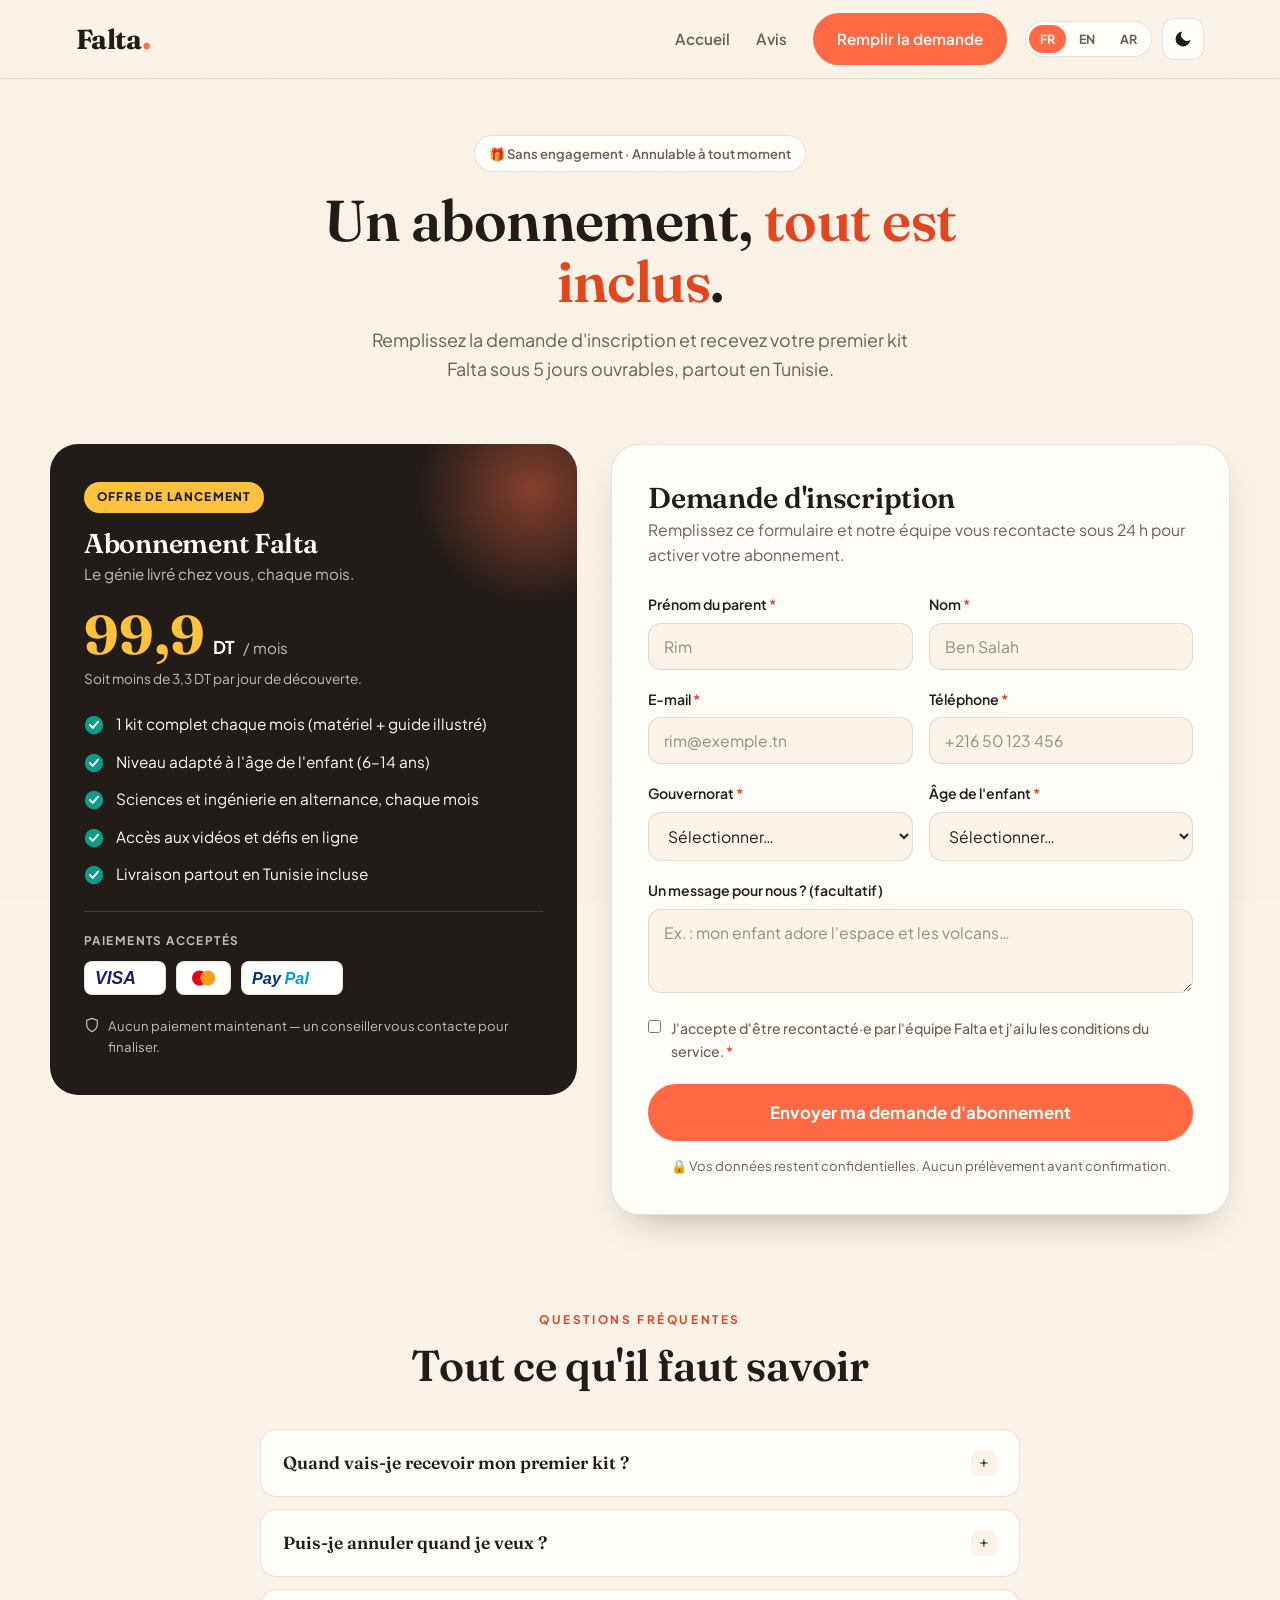
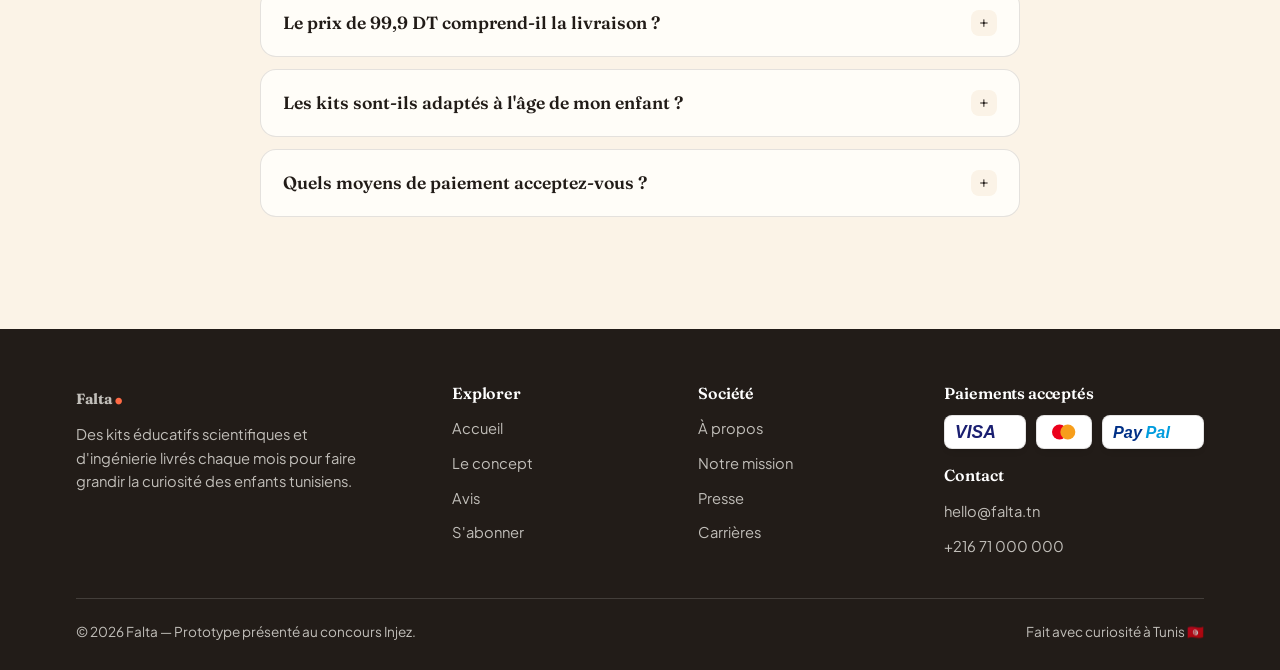
==== abonnement.html @ 07b9bc49 "Add files via upload" ====
<!DOCTYPE html>
<html lang="fr">
<head>
<meta charset="UTF-8">
<meta name="viewport" content="width=device-width, initial-scale=1.0">
<title>Falta — S'abonner · 99,9 DT / mois</title>
<meta name="description" content="Abonnez-vous à Falta : un kit éducatif scientifique et d'ingénierie livré chaque mois pour 99,9 DT. Sans engagement, annulable à tout moment.">
<link rel="preconnect" href="https://fonts.googleapis.com">
<link rel="preconnect" href="https://fonts.gstatic.com" crossorigin>
<link href="https://fonts.googleapis.com/css2?family=Fraunces:ital,opsz,wght@0,9..144,400;0,9..144,500;0,9..144,600;0,9..144,700;0,9..144,900;1,9..144,500&family=Plus+Jakarta+Sans:wght@400;500;600;700;800&family=Tajawal:wght@400;500;700;800&display=swap" rel="stylesheet">
<link rel="stylesheet" href="falta.css">
<style>
.sub-hero{padding:56px 0 14px;text-align:center}
.sub-hero .badge{display:inline-flex;align-items:center;gap:8px;background:var(--surface);border:1px solid var(--line);padding:7px 14px;border-radius:100px;font-weight:600;font-size:.82rem;color:var(--text-soft);box-shadow:var(--shadow)}
.sub-hero h1{font-size:clamp(2.3rem,5vw,3.6rem);margin:18px auto 14px;max-width:760px}
.sub-hero h1 em{font-style:normal;color:var(--coral-deep)}
.sub-hero p{color:var(--text-soft);font-size:1.12rem;max-width:560px;margin:0 auto}

.sub-grid{display:grid;grid-template-columns:.92fr 1.08fr;gap:34px;padding:46px 0 30px;align-items:start}

/* plan card */
.plan{background:var(--panel);color:var(--panel-text);border-radius:28px;padding:38px 34px;position:sticky;top:90px;overflow:hidden}
.plan::before{content:"";position:absolute;inset-inline-end:-70px;top:-70px;width:230px;height:230px;border-radius:50%;background:radial-gradient(circle,rgba(255,106,69,.45),transparent 70%)}
.plan .ribbon{display:inline-block;background:var(--yellow);color:#221C18;font-weight:800;font-size:.74rem;letter-spacing:.1em;text-transform:uppercase;padding:6px 13px;border-radius:100px}
[dir="rtl"] .plan .ribbon{letter-spacing:0}
.plan h2{color:#fff;font-size:1.7rem;margin:16px 0 4px}
.plan .sub{color:var(--panel-soft);font-size:.95rem}
.price{display:flex;align-items:baseline;gap:8px;margin:22px 0 6px}
.price .amt{font-family:'Fraunces';font-weight:700;font-size:3.4rem;color:var(--yellow);line-height:1}
[dir="rtl"] .price .amt{font-family:'Tajawal'}
.price .cur{font-weight:700;font-size:1.1rem;color:#fff}
.price .per{color:var(--panel-soft);font-size:.95rem}
.plan .note{color:var(--panel-soft);font-size:.85rem;margin-bottom:22px}
.feat{list-style:none;display:flex;flex-direction:column;gap:13px}
.feat li{display:flex;gap:12px;align-items:flex-start;font-size:.96rem}
.feat li svg{flex:0 0 auto;margin-top:3px}
.plan .paybox{margin-top:24px;padding-top:20px;border-top:1px solid var(--panel-line)}
.plan .paybox .plab{font-size:.74rem;letter-spacing:.12em;text-transform:uppercase;color:var(--panel-soft);font-weight:700;margin-bottom:10px}
[dir="rtl"] .plan .paybox .plab{letter-spacing:0}
.plan .secure{margin-top:20px;font-size:.82rem;color:var(--panel-soft);display:flex;align-items:flex-start;gap:8px}

/* form */
.form-card{background:var(--surface);border:1px solid var(--line);border-radius:28px;padding:38px 36px;box-shadow:var(--shadow)}
.form-card h2{font-size:1.8rem;margin-bottom:4px}
.form-card .desc{color:var(--text-soft);margin-bottom:26px;font-size:.98rem}
.field{margin-bottom:18px}
.row{display:grid;grid-template-columns:1fr 1fr;gap:16px}
label{display:block;font-weight:600;font-size:.88rem;margin-bottom:7px}
label .req{color:var(--coral-deep)}
input,select,textarea{width:100%;font-family:inherit;font-size:.98rem;padding:13px 15px;border:1.6px solid var(--line);
  border-radius:13px;background:var(--bg);color:var(--text);transition:border-color .2s,box-shadow .2s}
input::placeholder,textarea::placeholder{color:var(--text-soft);opacity:.7}
input:focus,select:focus,textarea:focus{outline:none;border-color:var(--coral);box-shadow:0 0 0 4px rgba(255,106,69,.16)}
textarea{resize:vertical;min-height:84px}
.field.invalid input,.field.invalid select,.field.invalid textarea{border-color:#D7382B;box-shadow:0 0 0 4px rgba(215,56,43,.12)}
.err-msg{color:#D7382B;font-size:.8rem;margin-top:6px;display:none;font-weight:600}
.field.invalid .err-msg{display:block}
.consent{display:flex;gap:10px;align-items:flex-start;font-size:.86rem;color:var(--text-soft);margin:6px 0 8px}
.consent input{width:auto;margin-top:3px}
.submit{width:100%;font-size:1.05rem;padding:16px;margin-top:14px}
.form-foot{text-align:center;font-size:.82rem;color:var(--text-soft);margin-top:14px}

/* success */
.success{display:none;text-align:center;padding:30px 10px}
.success.show{display:block;animation:pop .5s ease}
@keyframes pop{0%{transform:scale(.9);opacity:0}100%{transform:scale(1);opacity:1}}
.success .ring{width:88px;height:88px;border-radius:50%;background:rgba(14,156,136,.16);display:grid;place-items:center;margin:0 auto 22px}
.success .ring svg{width:46px;height:46px}
.success h2{font-size:1.9rem;margin-bottom:10px}
.success p{color:var(--text-soft);max-width:420px;margin:0 auto 8px}
.success .recap{background:var(--bg);border:1px solid var(--line);border-radius:16px;padding:18px;margin:22px auto 0;max-width:420px;text-align:start;font-size:.92rem}
.success .recap b{display:block;font-size:.74rem;letter-spacing:.1em;text-transform:uppercase;color:var(--text-soft);margin-bottom:8px}
[dir="rtl"] .success .recap b{letter-spacing:0}
.success .recap span{display:block;margin-bottom:4px}

/* FAQ */
.sec{padding:60px 0}
.sec-head{text-align:center;max-width:600px;margin:0 auto 40px}
.sec-head h2{font-size:clamp(1.9rem,4vw,2.7rem);margin:12px 0}
.sec-head p{color:var(--text-soft)}
.faq{max-width:760px;margin:0 auto}
.qa{background:var(--surface);border:1px solid var(--line);border-radius:16px;margin-bottom:12px;overflow:hidden}
.qa button{width:100%;text-align:start;background:none;border:none;padding:20px 22px;font-family:'Fraunces';font-weight:600;font-size:1.1rem;color:var(--text);cursor:pointer;display:flex;justify-content:space-between;align-items:center;gap:14px}
[dir="rtl"] .qa button{font-family:'Tajawal'}
.qa button .pm{flex:0 0 auto;width:26px;height:26px;border-radius:8px;background:var(--bg);display:grid;place-items:center;transition:transform .3s}
.qa.open button .pm{transform:rotate(45deg);background:var(--coral);color:#fff}
.qa .ans{max-height:0;overflow:hidden;transition:max-height .35s ease}
.qa .ans p{padding:0 22px 20px;color:var(--text-soft);font-size:.97rem}

footer{padding:46px 0 28px;margin-top:40px}
.foot-bottom{display:flex;justify-content:space-between;font-size:.85rem;flex-wrap:wrap;gap:10px;align-items:center;border-top:1px solid var(--panel-line);padding-top:22px;margin-top:30px}
.foot-grid{display:grid;grid-template-columns:1.6fr 1fr 1fr 1.2fr;gap:30px;padding-top:10px}
.foot-grid h4{color:#fff;font-size:1rem;margin-bottom:14px}
.foot-grid ul{list-style:none}.foot-grid ul li{margin-bottom:9px}
.foot-grid a{color:var(--panel-soft);font-size:.92rem;transition:color .2s}.foot-grid a:hover{color:#fff}
.foot-grid p{font-size:.92rem;margin-top:12px;max-width:280px}

@media(max-width:980px){
  .sub-grid{grid-template-columns:1fr;gap:26px}
  .plan{position:static}
  .foot-grid{grid-template-columns:1fr 1fr;gap:26px}
}
@media(max-width:540px){.row{grid-template-columns:1fr}.form-card,.plan{padding:28px 22px}.foot-grid{grid-template-columns:1fr}}
</style>
</head>
<body>

<header>
  <nav>
    <a href="index.html" class="logo">Falta<span class="dot">.</span></a>
    <div class="nav-right">
      <div class="navlinks" id="nav">
        <a href="index.html" data-i18n="nav.home">Accueil</a>
        <a href="avis.html" data-i18n="nav.reviews">Avis</a>
        <a href="#formulaire" class="btn coral" data-i18n="nav.fill">Remplir la demande</a>
      </div>
      <div class="controls" id="faltaControls"></div>
      <button class="burger" id="burger" aria-label="Menu"><span></span><span></span><span></span></button>
    </div>
  </nav>
</header>

<section class="sub-hero">
  <div class="wrap">
    <span class="badge reveal" data-i18n="sub.badge">🎁 Sans engagement · Annulable à tout moment</span>
    <h1 class="reveal" data-i18n="sub.h1">Un abonnement, <em>tout est inclus</em>.</h1>
    <p class="reveal" data-i18n="sub.lead">Remplissez la demande d'inscription et recevez votre premier kit Falta sous 5 jours ouvrables, partout en Tunisie.</p>
  </div>
</section>

<section>
  <div class="wrap sub-grid">

    <!-- PLAN -->
    <aside class="plan reveal">
      <span class="ribbon" data-i18n="plan.ribbon">Offre de lancement</span>
      <h2 data-i18n="plan.title">Abonnement Falta</h2>
      <div class="sub" data-i18n="plan.sub">Le génie livré chez vous, chaque mois.</div>
      <div class="price">
        <span class="amt">99,9</span><span class="cur">DT</span><span class="per" data-i18n="plan.per">/ mois</span>
      </div>
      <div class="note" data-i18n="plan.note">Soit moins de 3,3 DT par jour de découverte.</div>
      <ul class="feat">
        <li><svg width="20" height="20" viewBox="0 0 24 24" fill="none"><circle cx="12" cy="12" r="11" fill="#0E9C88"/><path d="M7 12l3.5 3.5L17 8" stroke="#fff" stroke-width="2.2" stroke-linecap="round" stroke-linejoin="round"/></svg> <span data-i18n="plan.f1">1 kit complet chaque mois (matériel + guide illustré)</span></li>
        <li><svg width="20" height="20" viewBox="0 0 24 24" fill="none"><circle cx="12" cy="12" r="11" fill="#0E9C88"/><path d="M7 12l3.5 3.5L17 8" stroke="#fff" stroke-width="2.2" stroke-linecap="round" stroke-linejoin="round"/></svg> <span data-i18n="plan.f2">Niveau adapté à l'âge de l'enfant (6–14 ans)</span></li>
        <li><svg width="20" height="20" viewBox="0 0 24 24" fill="none"><circle cx="12" cy="12" r="11" fill="#0E9C88"/><path d="M7 12l3.5 3.5L17 8" stroke="#fff" stroke-width="2.2" stroke-linecap="round" stroke-linejoin="round"/></svg> <span data-i18n="plan.f3">Sciences et ingénierie en alternance, chaque mois</span></li>
        <li><svg width="20" height="20" viewBox="0 0 24 24" fill="none"><circle cx="12" cy="12" r="11" fill="#0E9C88"/><path d="M7 12l3.5 3.5L17 8" stroke="#fff" stroke-width="2.2" stroke-linecap="round" stroke-linejoin="round"/></svg> <span data-i18n="plan.f4">Accès aux vidéos et défis en ligne</span></li>
        <li><svg width="20" height="20" viewBox="0 0 24 24" fill="none"><circle cx="12" cy="12" r="11" fill="#0E9C88"/><path d="M7 12l3.5 3.5L17 8" stroke="#fff" stroke-width="2.2" stroke-linecap="round" stroke-linejoin="round"/></svg> <span data-i18n="plan.f5">Livraison partout en Tunisie incluse</span></li>
      </ul>
      <div class="paybox">
        <div class="plab" data-i18n="plan.paylabel">Paiements acceptés</div>
        <div class="pay-row" data-pay></div>
      </div>
      <div class="secure">
        <svg width="16" height="16" viewBox="0 0 24 24" fill="none" style="flex:0 0 auto;margin-top:2px"><path d="M12 2l8 3v6c0 5-3.5 9-8 11-4.5-2-8-6-8-11V5z" stroke="currentColor" stroke-width="1.8" stroke-linejoin="round"/></svg>
        <span data-i18n="plan.secure">Aucun paiement maintenant — un conseiller vous contacte pour finaliser.</span>
      </div>
    </aside>

    <!-- FORM -->
    <div class="form-card reveal" id="formulaire">
      <div id="formView">
        <h2 data-i18n="form.title">Demande d'inscription</h2>
        <p class="desc" data-i18n="form.desc">Remplissez ce formulaire et notre équipe vous recontacte sous 24 h pour activer votre abonnement.</p>

        <form id="subForm" novalidate>
          <div class="row">
            <div class="field">
              <label for="prenom"><span data-i18n="f.prenom">Prénom du parent</span> <span class="req">*</span></label>
              <input type="text" id="prenom" name="prenom" placeholder="Rim" data-i18n-ph="f.prenom.ph" required>
              <div class="err-msg" data-i18n="f.prenom.err">Veuillez saisir un prénom.</div>
            </div>
            <div class="field">
              <label for="nom"><span data-i18n="f.nom">Nom</span> <span class="req">*</span></label>
              <input type="text" id="nom" name="nom" placeholder="Ben Salah" data-i18n-ph="f.nom.ph" required>
              <div class="err-msg" data-i18n="f.nom.err">Veuillez saisir un nom.</div>
            </div>
          </div>

          <div class="row">
            <div class="field">
              <label for="email"><span data-i18n="f.email">E-mail</span> <span class="req">*</span></label>
              <input type="email" id="email" name="email" placeholder="rim@exemple.tn" data-i18n-ph="f.email.ph" required>
              <div class="err-msg" data-i18n="f.email.err">Adresse e-mail invalide.</div>
            </div>
            <div class="field">
              <label for="tel"><span data-i18n="f.tel">Téléphone</span> <span class="req">*</span></label>
              <input type="tel" id="tel" name="tel" placeholder="+216 50 123 456" data-i18n-ph="f.tel.ph" required>
              <div class="err-msg" data-i18n="f.tel.err">Numéro à 8 chiffres requis.</div>
            </div>
          </div>

          <div class="row">
            <div class="field">
              <label for="ville"><span data-i18n="f.ville">Gouvernorat</span> <span class="req">*</span></label>
              <select id="ville" name="ville" required>
                <option value="" data-i18n="f.select">Sélectionner…</option>
                <option>Tunis</option><option>Ariana</option><option>Ben Arous</option><option>Manouba</option>
                <option>Nabeul</option><option>Zaghouan</option><option>Bizerte</option><option>Béja</option>
                <option>Jendouba</option><option>Le Kef</option><option>Siliana</option><option>Sousse</option>
                <option>Monastir</option><option>Mahdia</option><option>Sfax</option><option>Kairouan</option>
                <option>Kasserine</option><option>Sidi Bouzid</option><option>Gabès</option><option>Médenine</option>
                <option>Tataouine</option><option>Gafsa</option><option>Tozeur</option><option>Kébili</option>
              </select>
              <div class="err-msg" data-i18n="f.ville.err">Veuillez choisir un gouvernorat.</div>
            </div>
            <div class="field">
              <label for="age"><span data-i18n="f.age">Âge de l'enfant</span> <span class="req">*</span></label>
              <select id="age" name="age" required>
                <option value="" data-i18n="f.select">Sélectionner…</option>
                <option value="6">6</option><option value="7">7</option><option value="8">8</option>
                <option value="9">9</option><option value="10">10</option><option value="11">11</option>
                <option value="12">12</option><option value="13">13</option><option value="14">14</option>
              </select>
              <div class="err-msg" data-i18n="f.age.err">Veuillez indiquer l'âge.</div>
            </div>
          </div>

          <div class="field">
            <label for="msg" data-i18n="f.msg">Un message pour nous ? (facultatif)</label>
            <textarea id="msg" name="msg" placeholder="Ex. : mon enfant adore l'espace et les volcans…" data-i18n-ph="f.msg.ph"></textarea>
          </div>

          <div class="consent field">
            <input type="checkbox" id="cgu" required>
            <label for="cgu" style="font-weight:500;margin:0"><span data-i18n="f.consent">J'accepte d'être recontacté·e par l'équipe Falta et j'ai lu les conditions du service.</span> <span class="req">*</span></label>
          </div>
          <div class="err-msg" id="cguErr" data-i18n="f.consent.err" style="margin-top:-2px;margin-bottom:8px">Vous devez accepter pour continuer.</div>

          <button type="submit" class="btn coral submit" data-i18n="f.submit">Envoyer ma demande d'abonnement</button>
          <div class="form-foot" data-i18n="f.foot">🔒 Vos données restent confidentielles. Aucun prélèvement avant confirmation.</div>
        </form>
      </div>

      <!-- SUCCESS -->
      <div class="success" id="successView">
        <div class="ring">
          <svg viewBox="0 0 24 24" fill="none"><circle cx="12" cy="12" r="11" fill="#0E9C88"/><path d="M7 12.5l3.2 3.2L17 8.5" stroke="#fff" stroke-width="2.4" stroke-linecap="round" stroke-linejoin="round"/></svg>
        </div>
        <h2 data-i18n="succ.title">Demande envoyée 🎉</h2>
        <p id="succThanks">Merci ! Votre demande d'abonnement Falta a bien été enregistrée.</p>
        <p id="succCall" data-i18n="succ.call">Un conseiller vous appellera sous 24 heures pour finaliser et programmer la première livraison.</p>
        <div class="recap" id="recap"></div>
        <a href="index.html" class="btn ghost" style="margin-top:24px" data-i18n="succ.back">Retour à l'accueil</a>
      </div>
    </div>
  </div>
</section>

<!-- FAQ -->
<section class="sec">
  <div class="wrap">
    <div class="sec-head reveal">
      <span class="eyebrow" data-i18n="faq.eyebrow">Questions fréquentes</span>
      <h2 data-i18n="faq.title">Tout ce qu'il faut savoir</h2>
    </div>
    <div class="faq">
      <div class="qa reveal"><button><span data-i18n="faq.q1">Quand vais-je recevoir mon premier kit ?</span><span class="pm">+</span></button><div class="ans"><p data-i18n="faq.a1">Après confirmation par téléphone, votre premier kit est expédié sous 5 jours ouvrables, puis vous recevez un nouveau kit chaque début de mois.</p></div></div>
      <div class="qa reveal"><button><span data-i18n="faq.q2">Puis-je annuler quand je veux ?</span><span class="pm">+</span></button><div class="ans"><p data-i18n="faq.a2">Oui. L'abonnement Falta est sans engagement. Vous pouvez mettre en pause ou annuler à tout moment, d'un simple message, avant le prochain renouvellement.</p></div></div>
      <div class="qa reveal"><button><span data-i18n="faq.q3">Le prix de 99,9 DT comprend-il la livraison ?</span><span class="pm">+</span></button><div class="ans"><p data-i18n="faq.a3">Absolument. Le matériel, le guide pédagogique illustré, l'accès aux contenus en ligne et la livraison partout en Tunisie sont tous inclus dans les 99,9 DT mensuels.</p></div></div>
      <div class="qa reveal"><button><span data-i18n="faq.q4">Les kits sont-ils adaptés à l'âge de mon enfant ?</span><span class="pm">+</span></button><div class="ans"><p data-i18n="faq.a4">Oui, nous adaptons la difficulté et le contenu à la tranche d'âge indiquée (6 à 14 ans). Les expériences sont sûres et conçues avec des éducateurs.</p></div></div>
      <div class="qa reveal"><button><span data-i18n="faq.q5">Quels moyens de paiement acceptez-vous ?</span><span class="pm">+</span></button><div class="ans"><p data-i18n="faq.a5">Vous pourrez régler par carte Visa ou Mastercard, ainsi que par PayPal. Aucun prélèvement n'est effectué avant la confirmation par téléphone.</p></div></div>
    </div>
  </div>
</section>

<footer>
  <div class="wrap">
    <div class="foot-grid">
      <div>
        <a href="index.html" class="logo">Falta<span class="dot">.</span></a>
        <p data-i18n="foot.tagline"></p>
      </div>
      <div><h4 data-i18n="foot.explore">Explorer</h4><ul>
        <li><a href="index.html" data-i18n="nav.home">Accueil</a></li>
        <li><a href="index.html#concept" data-i18n="nav.concept">Le concept</a></li>
        <li><a href="avis.html" data-i18n="nav.reviews">Avis</a></li>
        <li><a href="abonnement.html" data-i18n="foot.subscribe">S'abonner</a></li></ul></div>
      <div><h4 data-i18n="foot.company">Société</h4><ul>
        <li><a href="#" data-i18n="foot.about">À propos</a></li>
        <li><a href="#" data-i18n="foot.mission">Notre mission</a></li>
        <li><a href="#" data-i18n="foot.press">Presse</a></li>
        <li><a href="#" data-i18n="foot.jobs">Carrières</a></li></ul></div>
      <div><h4 data-i18n="foot.pay">Paiements acceptés</h4>
        <div class="pay-row" data-pay style="margin-bottom:18px"></div>
        <h4 data-i18n="foot.contact">Contact</h4>
        <ul><li><a href="mailto:hello@falta.tn">hello@falta.tn</a></li><li><a href="#">+216 71 000 000</a></li></ul></div>
    </div>
    <div class="foot-bottom">
      <span>© <span id="yr"></span> <span data-i18n="foot.rights"></span></span>
      <span data-i18n="foot.made"></span>
    </div>
  </div>
</footer>

<script>
window.PAGE_I18N = {
  fr:{
    "sub.badge":"🎁 Sans engagement · Annulable à tout moment",
    "sub.h1":"Un abonnement, <em>tout est inclus</em>.",
    "sub.lead":"Remplissez la demande d'inscription et recevez votre premier kit Falta sous 5 jours ouvrables, partout en Tunisie.",
    "plan.ribbon":"Offre de lancement","plan.title":"Abonnement Falta","plan.sub":"Le génie livré chez vous, chaque mois.",
    "plan.per":"/ mois","plan.note":"Soit moins de 3,3 DT par jour de découverte.",
    "plan.f1":"1 kit complet chaque mois (matériel + guide illustré)",
    "plan.f2":"Niveau adapté à l'âge de l'enfant (6–14 ans)",
    "plan.f3":"Sciences et ingénierie en alternance, chaque mois",
    "plan.f4":"Accès aux vidéos et défis en ligne",
    "plan.f5":"Livraison partout en Tunisie incluse",
    "plan.paylabel":"Paiements acceptés",
    "plan.secure":"Aucun paiement maintenant — un conseiller vous contacte pour finaliser.",
    "form.title":"Demande d'inscription",
    "form.desc":"Remplissez ce formulaire et notre équipe vous recontacte sous 24 h pour activer votre abonnement.",
    "f.prenom":"Prénom du parent","f.prenom.ph":"Rim","f.prenom.err":"Veuillez saisir un prénom.",
    "f.nom":"Nom","f.nom.ph":"Ben Salah","f.nom.err":"Veuillez saisir un nom.",
    "f.email":"E-mail","f.email.ph":"rim@exemple.tn","f.email.err":"Adresse e-mail invalide.",
    "f.tel":"Téléphone","f.tel.ph":"+216 50 123 456","f.tel.err":"Numéro à 8 chiffres requis.",
    "f.ville":"Gouvernorat","f.ville.err":"Veuillez choisir un gouvernorat.",
    "f.age":"Âge de l'enfant","f.age.err":"Veuillez indiquer l'âge.",
    "f.select":"Sélectionner…","f.ageunit":"ans",
    "f.msg":"Un message pour nous ? (facultatif)","f.msg.ph":"Ex. : mon enfant adore l'espace et les volcans…",
    "f.consent":"J'accepte d'être recontacté·e par l'équipe Falta et j'ai lu les conditions du service.",
    "f.consent.err":"Vous devez accepter pour continuer.",
    "f.submit":"Envoyer ma demande d'abonnement","f.sending":"Envoi en cours…",
    "f.foot":"🔒 Vos données restent confidentielles. Aucun prélèvement avant confirmation.",
    "succ.title":"Demande envoyée 🎉",
    "succ.thanks":"Merci {n} ! Votre demande d'abonnement Falta a bien été enregistrée.",
    "succ.call":"Un conseiller vous appellera sous 24 heures pour finaliser et programmer la première livraison.",
    "succ.back":"Retour à l'accueil",
    "recap.title":"Récapitulatif","recap.child":"Enfant de {a} ans",
    "recap.box":"📦 Sciences & Ingénierie — boîte surprise chaque mois",
    "recap.price":"💳 99,9 DT / mois — sans engagement",
    "faq.eyebrow":"Questions fréquentes","faq.title":"Tout ce qu'il faut savoir",
    "faq.q1":"Quand vais-je recevoir mon premier kit ?","faq.a1":"Après confirmation par téléphone, votre premier kit est expédié sous 5 jours ouvrables, puis vous recevez un nouveau kit chaque début de mois.",
    "faq.q2":"Puis-je annuler quand je veux ?","faq.a2":"Oui. L'abonnement Falta est sans engagement. Vous pouvez mettre en pause ou annuler à tout moment, d'un simple message, avant le prochain renouvellement.",
    "faq.q3":"Le prix de 99,9 DT comprend-il la livraison ?","faq.a3":"Absolument. Le matériel, le guide pédagogique illustré, l'accès aux contenus en ligne et la livraison partout en Tunisie sont tous inclus dans les 99,9 DT mensuels.",
    "faq.q4":"Les kits sont-ils adaptés à l'âge de mon enfant ?","faq.a4":"Oui, nous adaptons la difficulté et le contenu à la tranche d'âge indiquée (6 à 14 ans). Les expériences sont sûres et conçues avec des éducateurs.",
    "faq.q5":"Quels moyens de paiement acceptez-vous ?","faq.a5":"Vous pourrez régler par carte Visa ou Mastercard, ainsi que par PayPal. Aucun prélèvement n'est effectué avant la confirmation par téléphone."
  },
  en:{
    "sub.badge":"🎁 No commitment · Cancel anytime",
    "sub.h1":"One subscription, <em>everything included</em>.",
    "sub.lead":"Fill in the sign-up request and receive your first Falta kit within 5 business days, anywhere in Tunisia.",
    "plan.ribbon":"Launch offer","plan.title":"Falta subscription","plan.sub":"Genius delivered to your door, every month.",
    "plan.per":"/ month","plan.note":"That's less than 3.3 DT a day of discovery.",
    "plan.f1":"1 complete kit every month (materials + illustrated guide)",
    "plan.f2":"Level adapted to the child's age (6–14 years)",
    "plan.f3":"Science and engineering alternating, every month",
    "plan.f4":"Access to online videos and challenges",
    "plan.f5":"Delivery anywhere in Tunisia included",
    "plan.paylabel":"Accepted payments",
    "plan.secure":"No payment now — an advisor will contact you to finalize.",
    "form.title":"Sign-up request",
    "form.desc":"Fill in this form and our team will get back to you within 24 h to activate your subscription.",
    "f.prenom":"Parent's first name","f.prenom.ph":"Rim","f.prenom.err":"Please enter a first name.",
    "f.nom":"Last name","f.nom.ph":"Ben Salah","f.nom.err":"Please enter a last name.",
    "f.email":"Email","f.email.ph":"rim@example.tn","f.email.err":"Invalid email address.",
    "f.tel":"Phone","f.tel.ph":"+216 50 123 456","f.tel.err":"An 8-digit number is required.",
    "f.ville":"Governorate","f.ville.err":"Please choose a governorate.",
    "f.age":"Child's age","f.age.err":"Please indicate the age.",
    "f.select":"Select…","f.ageunit":"years",
    "f.msg":"A message for us? (optional)","f.msg.ph":"E.g. my child loves space and volcanoes…",
    "f.consent":"I agree to be contacted by the Falta team and I have read the service terms.",
    "f.consent.err":"You must accept to continue.",
    "f.submit":"Send my subscription request","f.sending":"Sending…",
    "f.foot":"🔒 Your data stays confidential. No charge before confirmation.",
    "succ.title":"Request sent 🎉",
    "succ.thanks":"Thank you {n}! Your Falta subscription request has been recorded.",
    "succ.call":"An advisor will call you within 24 hours to finalize and schedule the first delivery.",
    "succ.back":"Back to home",
    "recap.title":"Summary","recap.child":"Child aged {a}",
    "recap.box":"📦 Science & Engineering — a surprise box every month",
    "recap.price":"💳 99.9 DT / month — no commitment",
    "faq.eyebrow":"Frequently asked questions","faq.title":"Everything you need to know",
    "faq.q1":"When will I receive my first kit?","faq.a1":"After phone confirmation, your first kit ships within 5 business days, then you receive a new kit at the start of each month.",
    "faq.q2":"Can I cancel whenever I want?","faq.a2":"Yes. The Falta subscription has no commitment. You can pause or cancel at any time with a simple message, before the next renewal.",
    "faq.q3":"Does the 99.9 DT price include delivery?","faq.a3":"Absolutely. The materials, the illustrated educational guide, access to online content and delivery anywhere in Tunisia are all included in the 99.9 DT per month.",
    "faq.q4":"Are the kits suited to my child's age?","faq.a4":"Yes, we adapt the difficulty and content to the indicated age range (6 to 14). The experiments are safe and designed with educators.",
    "faq.q5":"Which payment methods do you accept?","faq.a5":"You'll be able to pay by Visa or Mastercard, as well as PayPal. No charge is made before phone confirmation."
  },
  ar:{
    "sub.badge":"🎁 بدون التزام · يمكن الإلغاء في أي وقت",
    "sub.h1":"اشتراك واحد، <em>كل شيء مشمول</em>.",
    "sub.lead":"املأ طلب الاشتراك واستلم أول علبة فالطة خلال 5 أيام عمل، في كامل تراب الجمهورية التونسية.",
    "plan.ribbon":"عرض الإطلاق","plan.title":"اشتراك فالطة","plan.sub":"العبقرية تصل إلى بيتك، كل شهر.",
    "plan.per":"/ شهر","plan.note":"أي أقل من 3,3 دينار يوميًا من الاكتشاف.",
    "plan.f1":"علبة كاملة كل شهر (مواد + دليل مصوّر)",
    "plan.f2":"مستوى يتلاءم مع عمر الطفل (6–14 سنة)",
    "plan.f3":"علوم وهندسة بالتناوب، كل شهر",
    "plan.f4":"الوصول إلى الفيديوهات والتحديات على الإنترنت",
    "plan.f5":"التوصيل في كامل تونس مشمول",
    "plan.paylabel":"وسائل الدفع المقبولة",
    "plan.secure":"لا دفع الآن — سيتصل بك مستشار لإتمام الطلب.",
    "form.title":"طلب الاشتراك",
    "form.desc":"املأ هذا النموذج وسيتواصل معك فريقنا خلال 24 ساعة لتفعيل اشتراكك.",
    "f.prenom":"اسم وليّ الأمر","f.prenom.ph":"ريم","f.prenom.err":"يرجى إدخال الاسم.",
    "f.nom":"اللقب","f.nom.ph":"بن صالح","f.nom.err":"يرجى إدخال اللقب.",
    "f.email":"البريد الإلكتروني","f.email.ph":"rim@exemple.tn","f.email.err":"عنوان بريد غير صالح.",
    "f.tel":"الهاتف","f.tel.ph":"+216 50 123 456","f.tel.err":"مطلوب رقم من 8 أرقام.",
    "f.ville":"الولاية","f.ville.err":"يرجى اختيار الولاية.",
    "f.age":"عمر الطفل","f.age.err":"يرجى تحديد العمر.",
    "f.select":"اختر…","f.ageunit":"سنة",
    "f.msg":"رسالة لنا؟ (اختياري)","f.msg.ph":"مثال: طفلي يحب الفضاء والبراكين…",
    "f.consent":"أوافق على أن يتصل بي فريق فالطة وقد اطّلعت على شروط الخدمة.",
    "f.consent.err":"يجب الموافقة للمتابعة.",
    "f.submit":"إرسال طلب الاشتراك","f.sending":"جارٍ الإرسال…",
    "f.foot":"🔒 بياناتك تبقى سرية. لا خصم قبل التأكيد.",
    "succ.title":"تم إرسال الطلب 🎉",
    "succ.thanks":"شكرًا {n}! تم تسجيل طلب اشتراكك في فالطة بنجاح.",
    "succ.call":"سيتصل بك مستشار خلال 24 ساعة لإتمام الطلب وتحديد موعد أول توصيل.",
    "succ.back":"العودة إلى الرئيسية",
    "recap.title":"ملخّص","recap.child":"طفل عمره {a} سنة",
    "recap.box":"📦 علوم وهندسة — علبة مفاجأة كل شهر",
    "recap.price":"💳 99,9 د.ت / شهر — بدون التزام",
    "faq.eyebrow":"الأسئلة الشائعة","faq.title":"كل ما تحتاج معرفته",
    "faq.q1":"متى سأستلم أول علبة؟","faq.a1":"بعد التأكيد عبر الهاتف، تُرسل أول علبة خلال 5 أيام عمل، ثم تستلم علبة جديدة في بداية كل شهر.",
    "faq.q2":"هل يمكنني الإلغاء متى شئت؟","faq.a2":"نعم. اشتراك فالطة بدون التزام. يمكنك الإيقاف أو الإلغاء في أي وقت برسالة بسيطة قبل التجديد القادم.",
    "faq.q3":"هل يشمل سعر 99,9 د.ت التوصيل؟","faq.a3":"بالتأكيد. المواد والدليل التعليمي المصوّر والوصول إلى المحتوى على الإنترنت والتوصيل في كامل تونس، كلها مشمولة في 99,9 د.ت شهريًا.",
    "faq.q4":"هل العلب ملائمة لعمر طفلي؟","faq.a4":"نعم، نكيّف الصعوبة والمحتوى مع الفئة العمرية المحددة (6 إلى 14 سنة). التجارب آمنة ومصممة مع مربّين.",
    "faq.q5":"ما وسائل الدفع التي تقبلونها؟","faq.a5":"يمكنك الدفع ببطاقة Visa أو Mastercard، وكذلك عبر PayPal. لا يتم أي خصم قبل التأكيد عبر الهاتف."
  }
};

// helper: read a page-i18n string in current language
function L(key){
  var lang=window.FALTA_LANG||"fr";
  var d=(window.PAGE_I18N&&window.PAGE_I18N[lang])||window.PAGE_I18N.fr;
  return (d[key]!=null)?d[key]:"";
}

var submitted=null; // {prenom, nom, ville, age}

// rebuild age option labels + refresh success texts when language changes
window.onFaltaLang=function(lang){
  var unit=L("f.ageunit");
  var ageSel=document.getElementById("age");
  if(ageSel){
    Array.prototype.forEach.call(ageSel.options,function(o){
      if(o.value) o.textContent=o.value+" "+unit;
    });
  }
  if(document.getElementById("successView").classList.contains("show")) renderSuccess();
};

function renderSuccess(){
  if(!submitted) return;
  document.getElementById("succThanks").innerHTML=L("succ.thanks").replace("{n}", submitted.prenom);
  document.getElementById("recap").innerHTML=
    "<b>"+L("recap.title")+"</b>"+
    "<span>👤 "+submitted.prenom+" "+submitted.nom+"</span>"+
    "<span>📍 "+submitted.ville+"</span>"+
    "<span>🎂 "+L("recap.child").replace("{a}", submitted.age)+"</span>"+
    "<span>"+L("recap.box")+"</span>"+
    "<span>"+L("recap.price")+"</span>";
}

// FAQ accordion
document.querySelectorAll(".qa button").forEach(function(b){
  b.addEventListener("click",function(){
    var qa=b.parentElement,ans=qa.querySelector(".ans"),open=qa.classList.contains("open");
    document.querySelectorAll(".qa").forEach(function(x){x.classList.remove("open");x.querySelector(".ans").style.maxHeight=null});
    if(!open){qa.classList.add("open");ans.style.maxHeight=ans.scrollHeight+"px"}
  });
});

// validation
var form=document.getElementById("subForm");
function setErr(field,bad){field.classList.toggle("invalid",bad)}
function fieldOf(id){return document.getElementById(id).closest(".field")}

function validate(){
  var ok=true;
  var prenom=document.getElementById("prenom"),nom=document.getElementById("nom"),
      email=document.getElementById("email"),tel=document.getElementById("tel"),
      ville=document.getElementById("ville"),age=document.getElementById("age"),
      cgu=document.getElementById("cgu");
  var tests=[
    [fieldOf("prenom"), prenom.value.trim().length<2],
    [fieldOf("nom"), nom.value.trim().length<2],
    [fieldOf("email"), !/^[^\s@]+@[^\s@]+\.[^\s@]+$/.test(email.value.trim())],
    [fieldOf("tel"), tel.value.replace(/\D/g,"").length<8],
    [fieldOf("ville"), ville.value===""],
    [fieldOf("age"), age.value===""]
  ];
  tests.forEach(function(t){setErr(t[0],t[1]);if(t[1])ok=false});
  var cguErr=document.getElementById("cguErr");
  if(!cgu.checked){cguErr.style.display="block";ok=false}else{cguErr.style.display="none"}
  return ok;
}

["prenom","nom","email","ville","age"].forEach(function(id){
  var el=document.getElementById(id);
  el.addEventListener("input",function(){setErr(fieldOf(id),false)});
  el.addEventListener("change",function(){setErr(fieldOf(id),false)});
});
document.getElementById("tel").addEventListener("input",function(){setErr(fieldOf("tel"),false)});
document.getElementById("cgu").addEventListener("change",function(){document.getElementById("cguErr").style.display="none"});

form.addEventListener("submit",function(e){
  e.preventDefault();
  if(!validate()){
    var first=form.querySelector(".invalid");
    if(first)first.scrollIntoView({behavior:"smooth",block:"center"});
    return;
  }
  var btn=form.querySelector(".submit");
  btn.textContent=L("f.sending");btn.disabled=true;btn.style.opacity=.7;
  setTimeout(function(){
    submitted={
      prenom:document.getElementById("prenom").value.trim(),
      nom:document.getElementById("nom").value.trim(),
      ville:document.getElementById("ville").value,
      age:document.getElementById("age").value
    };
    renderSuccess();
    document.getElementById("formView").style.display="none";
    document.getElementById("successView").classList.add("show");
    document.getElementById("formulaire").scrollIntoView({behavior:"smooth",block:"center"});
  },900);
});
</script>
<script src="falta.js"></script>
</body>
</html>
---- falta.css ----
/* ===== FALTA — shared styles (theme + i18n + chrome) ===== */
:root{
  --bg:#FBF3E7;          /* page background */
  --surface:#FFFDF8;     /* cards */
  --text:#221C18;        /* primary text */
  --text-soft:#6B5F56;   /* secondary text */
  --line:rgba(34,28,24,.12);
  --panel:#221C18;       /* dark feature panels */
  --panel-2:#2A2320;
  --panel-text:#FFFDF8;
  --panel-soft:rgba(255,253,248,.72);
  --panel-line:rgba(255,255,255,.15);
  --grain:.045;
  /* accents (constant) */
  --coral:#FF6A45;--coral-deep:#E2461F;--teal:#0E9C88;--teal-deep:#0A6E60;
  --yellow:#FFC23C;--blue:#3C63D6;
  --shadow:0 18px 40px -22px rgba(34,28,24,.45);
  --r:22px;
}
[data-theme="dark"]{
  --bg:#15110E;
  --surface:#211B16;
  --text:#F4ECE0;
  --text-soft:#B3A597;
  --line:rgba(255,255,255,.12);
  --panel:#0F0C0A;
  --panel-2:#1B1612;
  --panel-text:#F4ECE0;
  --panel-soft:rgba(244,236,224,.7);
  --panel-line:rgba(255,255,255,.1);
  --grain:.03;
  --shadow:0 18px 44px -22px rgba(0,0,0,.7);
}

*{box-sizing:border-box;margin:0;padding:0}
html{scroll-behavior:smooth}
body{
  font-family:'Plus Jakarta Sans',sans-serif;
  background:var(--bg);color:var(--text);line-height:1.6;overflow-x:hidden;
  -webkit-font-smoothing:antialiased;transition:background .4s ease,color .4s ease;
}
@keyframes pageIn{from{opacity:0}to{opacity:1}}
body{animation:pageIn .45s ease both}
body.leaving{opacity:0;transition:opacity .28s ease}
body::before{content:"";position:fixed;inset:0;pointer-events:none;z-index:1;opacity:var(--grain);
  background-image:url("data:image/svg+xml,%3Csvg xmlns='http://www.w3.org/2000/svg' width='120' height='120'%3E%3Cfilter id='n'%3E%3CfeTurbulence type='fractalNoise' baseFrequency='.85' numOctaves='3'/%3E%3C/filter%3E%3Crect width='100%25' height='100%25' filter='url(%23n)'/%3E%3C/svg%3E")}

h1,h2,h3,h4{font-family:'Fraunces',serif;font-weight:600;line-height:1.06;letter-spacing:-.01em}
a{color:inherit;text-decoration:none}
.wrap{max-width:1180px;margin:0 auto;padding:0 26px;position:relative;z-index:2}
.eyebrow{font-weight:700;font-size:.74rem;letter-spacing:.22em;text-transform:uppercase;color:var(--coral-deep)}

/* ===== Arabic / RTL ===== */
[dir="rtl"] body,[dir="rtl"]{font-family:'Tajawal',sans-serif}
[dir="rtl"] h1,[dir="rtl"] h2,[dir="rtl"] h3,[dir="rtl"] h4{font-family:'Tajawal',sans-serif;font-weight:700;letter-spacing:0}
[dir="rtl"] .eyebrow{letter-spacing:.1em}
[dir="rtl"] .logo .dot{margin-right:1px}

/* ===== NAV ===== */
header{position:sticky;top:0;z-index:50;backdrop-filter:blur(10px);
  background:color-mix(in srgb,var(--bg) 82%,transparent);border-bottom:1px solid var(--line);transition:background .4s}
nav{display:flex;align-items:center;justify-content:space-between;padding:13px 26px;max-width:1180px;margin:0 auto;gap:16px}
.logo{display:inline-flex;align-items:baseline;gap:1px;font-family:'Fraunces';font-weight:700;font-size:1.72rem;letter-spacing:-.02em;color:var(--text)}
[dir="rtl"] .logo{font-family:'Tajawal',sans-serif}
.logo .dot{color:var(--coral);font-size:2rem;line-height:0}
.nav-right{display:flex;align-items:center;gap:18px}
.navlinks{display:flex;align-items:center;gap:26px}
.navlinks a{font-weight:600;font-size:.95rem;color:var(--text-soft);transition:color .2s}
.navlinks a:hover,.navlinks a.current{color:var(--text)}

.btn{display:inline-flex;align-items:center;justify-content:center;gap:9px;font-weight:700;font-size:.95rem;
  font-family:inherit;padding:12px 22px;border-radius:100px;border:2px solid var(--text);background:var(--text);
  color:var(--bg);cursor:pointer;transition:transform .18s ease,box-shadow .18s ease}
.btn:hover{transform:translateY(-2px);box-shadow:0 10px 22px -10px rgba(0,0,0,.5)}
.btn.coral{background:var(--coral);border-color:var(--coral);color:#fff}
.btn.ghost{background:transparent;color:var(--text)}
.btn.ghost:hover{background:var(--text);color:var(--bg)}

/* controls cluster */
.controls{display:flex;align-items:center;gap:10px}
.lang-switch{display:inline-flex;background:var(--surface);border:1px solid var(--line);border-radius:100px;padding:3px;gap:2px}
.lang-switch button{border:none;background:none;font-family:inherit;font-weight:700;font-size:.78rem;letter-spacing:.02em;
  color:var(--text-soft);padding:6px 11px;border-radius:100px;cursor:pointer;transition:.2s}
.lang-switch button.active{background:var(--coral);color:#fff}
.theme-toggle{width:42px;height:42px;border-radius:12px;border:1px solid var(--line);background:var(--surface);
  cursor:pointer;display:grid;place-items:center;color:var(--text);transition:.2s;flex:0 0 auto}
.theme-toggle:hover{transform:translateY(-2px);box-shadow:var(--shadow)}
.theme-toggle .sun{display:none}
.theme-toggle .moon{display:block}
[data-theme="dark"] .theme-toggle .sun{display:block}
[data-theme="dark"] .theme-toggle .moon{display:none}

.burger{display:none;flex-direction:column;gap:5px;background:none;border:none;cursor:pointer;padding:6px}
.burger span{width:26px;height:2.5px;background:var(--text);border-radius:2px;transition:.3s}

/* ===== payment logos ===== */
.pay-row{display:flex;align-items:center;gap:10px;flex-wrap:wrap}
.pay-chip{height:34px;min-width:54px;padding:0 10px;background:#fff;border:1px solid var(--line);border-radius:8px;
  display:grid;place-items:center;box-shadow:0 4px 10px -6px rgba(0,0,0,.3)}
.pay-chip svg{height:20px;width:auto;display:block}

/* ===== footer ===== */
footer{background:var(--panel);color:var(--panel-soft);position:relative;z-index:2;transition:background .4s}
footer .logo{color:#fff}

/* ===== reveal ===== */
.reveal{opacity:0;transform:translateY(26px);transition:opacity .7s ease,transform .7s ease}
.reveal.in{opacity:1;transform:none}

/* dark feature panels keep contrast border in dark */
[data-theme="dark"] .stats-card,[data-theme="dark"] .context-card,[data-theme="dark"] .plan,
[data-theme="dark"] .surprise{border:1px solid var(--panel-line)}

@media(max-width:980px){
  .navlinks{position:fixed;inset:0 0 0 auto;width:min(80vw,330px);background:var(--surface);flex-direction:column;
    align-items:flex-start;justify-content:flex-start;padding:92px 30px;gap:22px;transform:translateX(100%);
    transition:transform .35s ease;box-shadow:-20px 0 50px -30px rgba(0,0,0,.4);z-index:60}
  [dir="rtl"] .navlinks{inset:0 auto 0 0;transform:translateX(-100%);box-shadow:20px 0 50px -30px rgba(0,0,0,.4)}
  .navlinks.open{transform:none}
  .burger{display:flex;z-index:70}
  .burger.x span:nth-child(1){transform:translateY(7.5px) rotate(45deg)}
  .burger.x span:nth-child(2){opacity:0}
  .burger.x span:nth-child(3){transform:translateY(-7.5px) rotate(-45deg)}
}
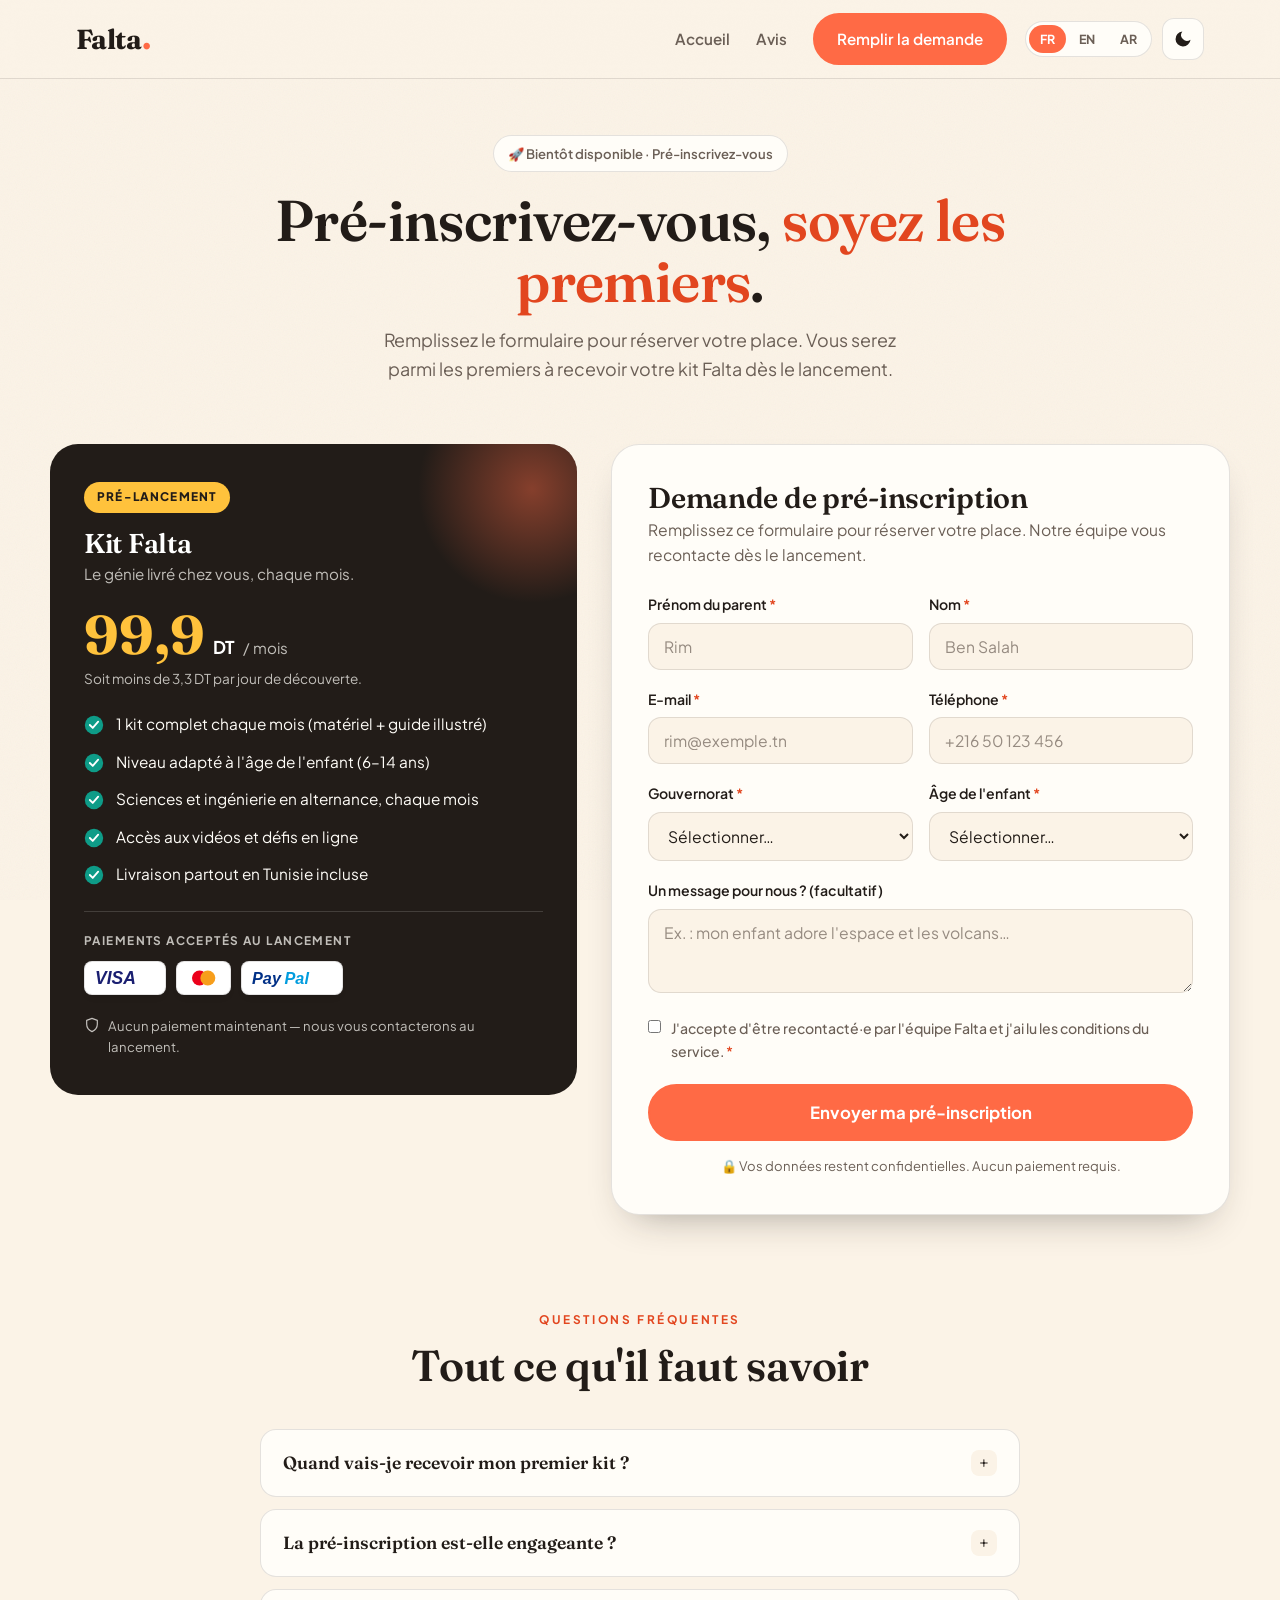
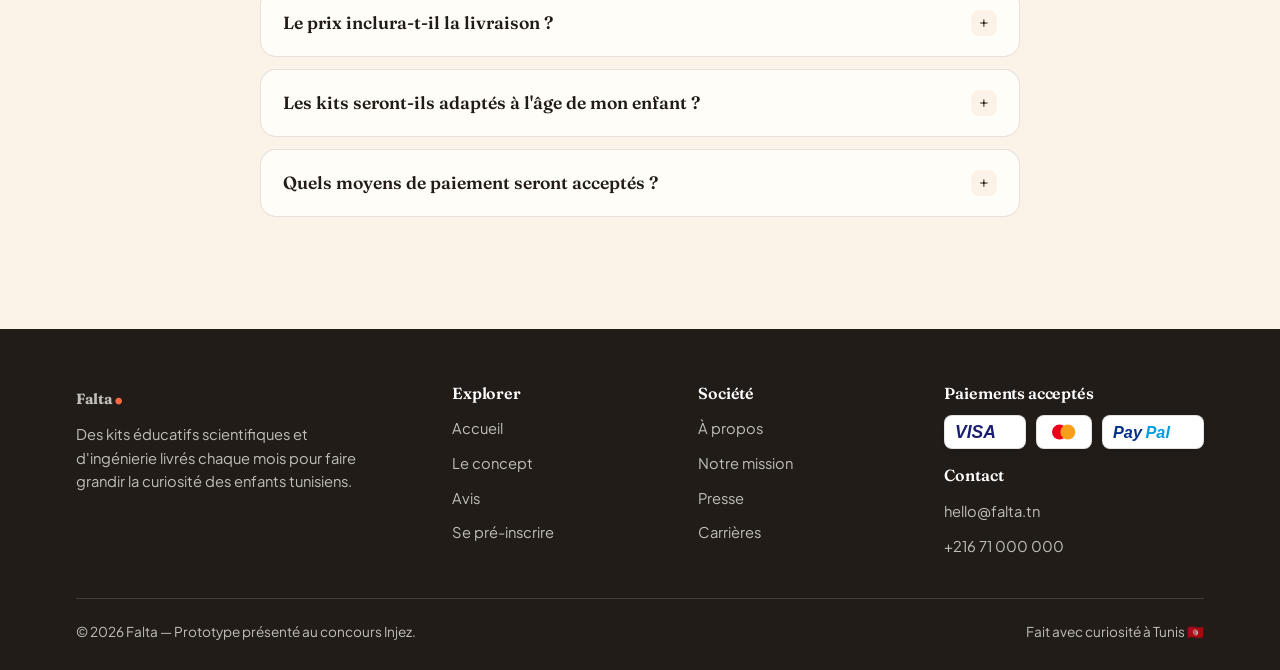
==== commit d90c17af: "Add files via upload" ====
--- a/abonnement.html
+++ b/abonnement.html
@@ -3,8 +3,8 @@
 <head>
 <meta charset="UTF-8">
 <meta name="viewport" content="width=device-width, initial-scale=1.0">
-<title>Falta — S'abonner · 99,9 DT / mois</title>
-<meta name="description" content="Abonnez-vous à Falta : un kit éducatif scientifique et d'ingénierie livré chaque mois pour 99,9 DT. Sans engagement, annulable à tout moment.">
+<title>Falta — Pré-inscription</title>
+<meta name="description" content="Pré-inscrivez-vous à Falta : soyez parmi les premiers à recevoir un kit éducatif scientifique et d'ingénierie chaque mois.">
 <link rel="preconnect" href="https://fonts.googleapis.com">
 <link rel="preconnect" href="https://fonts.gstatic.com" crossorigin>
 <link href="https://fonts.googleapis.com/css2?family=Fraunces:ital,opsz,wght@0,9..144,400;0,9..144,500;0,9..144,600;0,9..144,700;0,9..144,900;1,9..144,500&family=Plus+Jakarta+Sans:wght@400;500;600;700;800&family=Tajawal:wght@400;500;700;800&display=swap" rel="stylesheet">
@@ -296,20 +296,20 @@
 <script>
 window.PAGE_I18N = {
   fr:{
-    "sub.badge":"🎁 Sans engagement · Annulable à tout moment",
-    "sub.h1":"Un abonnement, <em>tout est inclus</em>.",
-    "sub.lead":"Remplissez la demande d'inscription et recevez votre premier kit Falta sous 5 jours ouvrables, partout en Tunisie.",
-    "plan.ribbon":"Offre de lancement","plan.title":"Abonnement Falta","plan.sub":"Le génie livré chez vous, chaque mois.",
+    "sub.badge":"🚀 Bientôt disponible · Pré-inscrivez-vous",
+    "sub.h1":"Pré-inscrivez-vous, <em>soyez les premiers</em>.",
+    "sub.lead":"Remplissez le formulaire pour réserver votre place. Vous serez parmi les premiers à recevoir votre kit Falta dès le lancement.",
+    "plan.ribbon":"Pré-lancement","plan.title":"Kit Falta","plan.sub":"Le génie livré chez vous, chaque mois.",
     "plan.per":"/ mois","plan.note":"Soit moins de 3,3 DT par jour de découverte.",
     "plan.f1":"1 kit complet chaque mois (matériel + guide illustré)",
     "plan.f2":"Niveau adapté à l'âge de l'enfant (6–14 ans)",
     "plan.f3":"Sciences et ingénierie en alternance, chaque mois",
     "plan.f4":"Accès aux vidéos et défis en ligne",
     "plan.f5":"Livraison partout en Tunisie incluse",
-    "plan.paylabel":"Paiements acceptés",
-    "plan.secure":"Aucun paiement maintenant — un conseiller vous contacte pour finaliser.",
-    "form.title":"Demande d'inscription",
-    "form.desc":"Remplissez ce formulaire et notre équipe vous recontacte sous 24 h pour activer votre abonnement.",
+    "plan.paylabel":"Paiements acceptés au lancement",
+    "plan.secure":"Aucun paiement maintenant — nous vous contacterons au lancement.",
+    "form.title":"Demande de pré-inscription",
+    "form.desc":"Remplissez ce formulaire pour réserver votre place. Notre équipe vous recontacte dès le lancement.",
     "f.prenom":"Prénom du parent","f.prenom.ph":"Rim","f.prenom.err":"Veuillez saisir un prénom.",
     "f.nom":"Nom","f.nom.ph":"Ben Salah","f.nom.err":"Veuillez saisir un nom.",
     "f.email":"E-mail","f.email.ph":"rim@exemple.tn","f.email.err":"Adresse e-mail invalide.",
@@ -320,37 +320,36 @@
     "f.msg":"Un message pour nous ? (facultatif)","f.msg.ph":"Ex. : mon enfant adore l'espace et les volcans…",
     "f.consent":"J'accepte d'être recontacté·e par l'équipe Falta et j'ai lu les conditions du service.",
     "f.consent.err":"Vous devez accepter pour continuer.",
-    "f.submit":"Envoyer ma demande d'abonnement","f.sending":"Envoi en cours…",
-    "f.foot":"🔒 Vos données restent confidentielles. Aucun prélèvement avant confirmation.",
-    "succ.title":"Demande envoyée 🎉",
-    "succ.thanks":"Merci {n} ! Votre demande d'abonnement Falta a bien été enregistrée.",
-    "succ.call":"Un conseiller vous appellera sous 24 heures pour finaliser et programmer la première livraison.",
+    "f.submit":"Envoyer ma pré-inscription","f.sending":"Envoi en cours…",
+    "f.foot":"🔒 Vos données restent confidentielles. Aucun paiement requis.",
+    "succ.title":"Pré-inscription enregistrée 🎉",
+    "succ.thanks":"Merci {n} ! Votre pré-inscription Falta a bien été enregistrée.",
+    "succ.call":"Nous vous contacterons dès le lancement pour finaliser votre inscription et programmer la première livraison.",
     "succ.back":"Retour à l'accueil",
     "recap.title":"Récapitulatif","recap.child":"Enfant de {a} ans",
     "recap.box":"📦 Sciences & Ingénierie — boîte surprise chaque mois",
-    "recap.price":"💳 99,9 DT / mois — sans engagement",
     "faq.eyebrow":"Questions fréquentes","faq.title":"Tout ce qu'il faut savoir",
-    "faq.q1":"Quand vais-je recevoir mon premier kit ?","faq.a1":"Après confirmation par téléphone, votre premier kit est expédié sous 5 jours ouvrables, puis vous recevez un nouveau kit chaque début de mois.",
-    "faq.q2":"Puis-je annuler quand je veux ?","faq.a2":"Oui. L'abonnement Falta est sans engagement. Vous pouvez mettre en pause ou annuler à tout moment, d'un simple message, avant le prochain renouvellement.",
-    "faq.q3":"Le prix de 99,9 DT comprend-il la livraison ?","faq.a3":"Absolument. Le matériel, le guide pédagogique illustré, l'accès aux contenus en ligne et la livraison partout en Tunisie sont tous inclus dans les 99,9 DT mensuels.",
-    "faq.q4":"Les kits sont-ils adaptés à l'âge de mon enfant ?","faq.a4":"Oui, nous adaptons la difficulté et le contenu à la tranche d'âge indiquée (6 à 14 ans). Les expériences sont sûres et conçues avec des éducateurs.",
-    "faq.q5":"Quels moyens de paiement acceptez-vous ?","faq.a5":"Vous pourrez régler par carte Visa ou Mastercard, ainsi que par PayPal. Aucun prélèvement n'est effectué avant la confirmation par téléphone."
+    "faq.q1":"Quand vais-je recevoir mon premier kit ?","faq.a1":"Dès le lancement officiel, les premiers kits seront expédiés sous 5 jours ouvrables aux pré-inscrits. Vous serez prioritaire !",
+    "faq.q2":"La pré-inscription est-elle engageante ?","faq.a2":"Non, la pré-inscription est 100 % gratuite et sans engagement. Vous pourrez décider au moment du lancement.",
+    "faq.q3":"Le prix inclura-t-il la livraison ?","faq.a3":"Oui. Le matériel, le guide pédagogique illustré, l'accès aux contenus en ligne et la livraison partout en Tunisie seront tous inclus.",
+    "faq.q4":"Les kits seront-ils adaptés à l'âge de mon enfant ?","faq.a4":"Oui, nous adapterons la difficulté et le contenu à la tranche d'âge indiquée (6 à 14 ans). Les expériences seront sûres et conçues avec des éducateurs.",
+    "faq.q5":"Quels moyens de paiement seront acceptés ?","faq.a5":"Au lancement, vous pourrez régler par carte Visa ou Mastercard, ainsi que par PayPal. Aucun paiement n'est requis pour la pré-inscription."
   },
   en:{
-    "sub.badge":"🎁 No commitment · Cancel anytime",
-    "sub.h1":"One subscription, <em>everything included</em>.",
-    "sub.lead":"Fill in the sign-up request and receive your first Falta kit within 5 business days, anywhere in Tunisia.",
-    "plan.ribbon":"Launch offer","plan.title":"Falta subscription","plan.sub":"Genius delivered to your door, every month.",
+    "sub.badge":"🚀 Coming soon · Pre-register now",
+    "sub.h1":"Pre-register, <em>be the first</em>.",
+    "sub.lead":"Fill in the form to reserve your spot. You'll be among the first to receive your Falta kit at launch.",
+    "plan.ribbon":"Pre-launch","plan.title":"Falta Kit","plan.sub":"Genius delivered to your door, every month.",
     "plan.per":"/ month","plan.note":"That's less than 3.3 DT a day of discovery.",
     "plan.f1":"1 complete kit every month (materials + illustrated guide)",
     "plan.f2":"Level adapted to the child's age (6–14 years)",
     "plan.f3":"Science and engineering alternating, every month",
     "plan.f4":"Access to online videos and challenges",
     "plan.f5":"Delivery anywhere in Tunisia included",
-    "plan.paylabel":"Accepted payments",
-    "plan.secure":"No payment now — an advisor will contact you to finalize.",
-    "form.title":"Sign-up request",
-    "form.desc":"Fill in this form and our team will get back to you within 24 h to activate your subscription.",
+    "plan.paylabel":"Accepted payments at launch",
+    "plan.secure":"No payment now — we'll contact you at launch.",
+    "form.title":"Pre-registration request",
+    "form.desc":"Fill in this form to reserve your spot. Our team will contact you at launch.",
     "f.prenom":"Parent's first name","f.prenom.ph":"Rim","f.prenom.err":"Please enter a first name.",
     "f.nom":"Last name","f.nom.ph":"Ben Salah","f.nom.err":"Please enter a last name.",
     "f.email":"Email","f.email.ph":"rim@example.tn","f.email.err":"Invalid email address.",
@@ -361,37 +360,36 @@
     "f.msg":"A message for us? (optional)","f.msg.ph":"E.g. my child loves space and volcanoes…",
     "f.consent":"I agree to be contacted by the Falta team and I have read the service terms.",
     "f.consent.err":"You must accept to continue.",
-    "f.submit":"Send my subscription request","f.sending":"Sending…",
-    "f.foot":"🔒 Your data stays confidential. No charge before confirmation.",
-    "succ.title":"Request sent 🎉",
-    "succ.thanks":"Thank you {n}! Your Falta subscription request has been recorded.",
-    "succ.call":"An advisor will call you within 24 hours to finalize and schedule the first delivery.",
+    "f.submit":"Send my pre-registration","f.sending":"Sending…",
+    "f.foot":"🔒 Your data stays confidential. No payment required.",
+    "succ.title":"Pre-registration recorded 🎉",
+    "succ.thanks":"Thank you {n}! Your Falta pre-registration has been recorded.",
+    "succ.call":"We'll contact you at launch to finalize your registration and schedule the first delivery.",
     "succ.back":"Back to home",
     "recap.title":"Summary","recap.child":"Child aged {a}",
     "recap.box":"📦 Science & Engineering — a surprise box every month",
-    "recap.price":"💳 99.9 DT / month — no commitment",
     "faq.eyebrow":"Frequently asked questions","faq.title":"Everything you need to know",
-    "faq.q1":"When will I receive my first kit?","faq.a1":"After phone confirmation, your first kit ships within 5 business days, then you receive a new kit at the start of each month.",
-    "faq.q2":"Can I cancel whenever I want?","faq.a2":"Yes. The Falta subscription has no commitment. You can pause or cancel at any time with a simple message, before the next renewal.",
-    "faq.q3":"Does the 99.9 DT price include delivery?","faq.a3":"Absolutely. The materials, the illustrated educational guide, access to online content and delivery anywhere in Tunisia are all included in the 99.9 DT per month.",
-    "faq.q4":"Are the kits suited to my child's age?","faq.a4":"Yes, we adapt the difficulty and content to the indicated age range (6 to 14). The experiments are safe and designed with educators.",
-    "faq.q5":"Which payment methods do you accept?","faq.a5":"You'll be able to pay by Visa or Mastercard, as well as PayPal. No charge is made before phone confirmation."
+    "faq.q1":"When will I receive my first kit?","faq.a1":"At official launch, first kits will ship within 5 business days to pre-registered families. You'll be first in line!",
+    "faq.q2":"Is pre-registration binding?","faq.a2":"No, pre-registration is 100% free and non-binding. You can decide at launch time.",
+    "faq.q3":"Will the price include delivery?","faq.a3":"Yes. Materials, the illustrated educational guide, access to online content and delivery anywhere in Tunisia will all be included.",
+    "faq.q4":"Will the kits be suited to my child's age?","faq.a4":"Yes, we'll adapt the difficulty and content to the indicated age range (6 to 14). The experiments will be safe and designed with educators.",
+    "faq.q5":"Which payment methods will be accepted?","faq.a5":"At launch, you'll be able to pay by Visa or Mastercard, as well as PayPal. No payment is required for pre-registration."
   },
   ar:{
-    "sub.badge":"🎁 بدون التزام · يمكن الإلغاء في أي وقت",
-    "sub.h1":"اشتراك واحد، <em>كل شيء مشمول</em>.",
-    "sub.lead":"املأ طلب الاشتراك واستلم أول علبة فالطة خلال 5 أيام عمل، في كامل تراب الجمهورية التونسية.",
-    "plan.ribbon":"عرض الإطلاق","plan.title":"اشتراك فالطة","plan.sub":"العبقرية تصل إلى بيتك، كل شهر.",
+    "sub.badge":"🚀 قريبًا · سجّل مسبقاً",
+    "sub.h1":"سجّل مسبقاً، <em>كن من الأوائل</em>.",
+    "sub.lead":"املأ النموذج لحجز مكانك. ستكون من أوائل من يستلم علبة فلته عند الإطلاق.",
+    "plan.ribbon":"قبل الإطلاق","plan.title":"علبة فلته","plan.sub":"العبقرية تصل إلى بيتك، كل شهر.",
     "plan.per":"/ شهر","plan.note":"أي أقل من 3,3 دينار يوميًا من الاكتشاف.",
     "plan.f1":"علبة كاملة كل شهر (مواد + دليل مصوّر)",
     "plan.f2":"مستوى يتلاءم مع عمر الطفل (6–14 سنة)",
     "plan.f3":"علوم وهندسة بالتناوب، كل شهر",
     "plan.f4":"الوصول إلى الفيديوهات والتحديات على الإنترنت",
     "plan.f5":"التوصيل في كامل تونس مشمول",
-    "plan.paylabel":"وسائل الدفع المقبولة",
-    "plan.secure":"لا دفع الآن — سيتصل بك مستشار لإتمام الطلب.",
-    "form.title":"طلب الاشتراك",
-    "form.desc":"املأ هذا النموذج وسيتواصل معك فريقنا خلال 24 ساعة لتفعيل اشتراكك.",
+    "plan.paylabel":"وسائل الدفع المقبولة عند الإطلاق",
+    "plan.secure":"لا دفع الآن — سنتواصل معك عند الإطلاق.",
+    "form.title":"طلب التسجيل المسبق",
+    "form.desc":"املأ هذا النموذج لحجز مكانك. سنتواصل معك عند الإطلاق.",
     "f.prenom":"اسم وليّ الأمر","f.prenom.ph":"ريم","f.prenom.err":"يرجى إدخال الاسم.",
     "f.nom":"اللقب","f.nom.ph":"بن صالح","f.nom.err":"يرجى إدخال اللقب.",
     "f.email":"البريد الإلكتروني","f.email.ph":"rim@exemple.tn","f.email.err":"عنوان بريد غير صالح.",
@@ -400,23 +398,22 @@
     "f.age":"عمر الطفل","f.age.err":"يرجى تحديد العمر.",
     "f.select":"اختر…","f.ageunit":"سنة",
     "f.msg":"رسالة لنا؟ (اختياري)","f.msg.ph":"مثال: طفلي يحب الفضاء والبراكين…",
-    "f.consent":"أوافق على أن يتصل بي فريق فالطة وقد اطّلعت على شروط الخدمة.",
+    "f.consent":"أوافق على أن يتصل بي فريق فلته وقد اطّلعت على شروط الخدمة.",
     "f.consent.err":"يجب الموافقة للمتابعة.",
-    "f.submit":"إرسال طلب الاشتراك","f.sending":"جارٍ الإرسال…",
-    "f.foot":"🔒 بياناتك تبقى سرية. لا خصم قبل التأكيد.",
-    "succ.title":"تم إرسال الطلب 🎉",
-    "succ.thanks":"شكرًا {n}! تم تسجيل طلب اشتراكك في فالطة بنجاح.",
-    "succ.call":"سيتصل بك مستشار خلال 24 ساعة لإتمام الطلب وتحديد موعد أول توصيل.",
+    "f.submit":"إرسال التسجيل المسبق","f.sending":"جارٍ الإرسال…",
+    "f.foot":"🔒 بياناتك تبقى سرية. لا دفع مطلوب.",
+    "succ.title":"تم التسجيل المسبق 🎉",
+    "succ.thanks":"شكرًا {n}! تم تسجيلك المسبق في فلته بنجاح.",
+    "succ.call":"سنتواصل معك عند الإطلاق لإتمام التسجيل وتحديد موعد أول توصيل.",
     "succ.back":"العودة إلى الرئيسية",
     "recap.title":"ملخّص","recap.child":"طفل عمره {a} سنة",
     "recap.box":"📦 علوم وهندسة — علبة مفاجأة كل شهر",
-    "recap.price":"💳 99,9 د.ت / شهر — بدون التزام",
     "faq.eyebrow":"الأسئلة الشائعة","faq.title":"كل ما تحتاج معرفته",
-    "faq.q1":"متى سأستلم أول علبة؟","faq.a1":"بعد التأكيد عبر الهاتف، تُرسل أول علبة خلال 5 أيام عمل، ثم تستلم علبة جديدة في بداية كل شهر.",
-    "faq.q2":"هل يمكنني الإلغاء متى شئت؟","faq.a2":"نعم. اشتراك فالطة بدون التزام. يمكنك الإيقاف أو الإلغاء في أي وقت برسالة بسيطة قبل التجديد القادم.",
-    "faq.q3":"هل يشمل سعر 99,9 د.ت التوصيل؟","faq.a3":"بالتأكيد. المواد والدليل التعليمي المصوّر والوصول إلى المحتوى على الإنترنت والتوصيل في كامل تونس، كلها مشمولة في 99,9 د.ت شهريًا.",
-    "faq.q4":"هل العلب ملائمة لعمر طفلي؟","faq.a4":"نعم، نكيّف الصعوبة والمحتوى مع الفئة العمرية المحددة (6 إلى 14 سنة). التجارب آمنة ومصممة مع مربّين.",
-    "faq.q5":"ما وسائل الدفع التي تقبلونها؟","faq.a5":"يمكنك الدفع ببطاقة Visa أو Mastercard، وكذلك عبر PayPal. لا يتم أي خصم قبل التأكيد عبر الهاتف."
+    "faq.q1":"متى سأستلم أول علبة؟","faq.a1":"عند الإطلاق الرسمي، سيتم إرسال أول العلب خلال 5 أيام عمل للمسجّلين مسبقاً. ستكون من الأوائل!",
+    "faq.q2":"هل التسجيل المسبق ملزم؟","faq.a2":"لا، التسجيل المسبق مجاني 100% وبدون التزام. يمكنك اتخاذ القرار عند الإطلاق.",
+    "faq.q3":"هل سيشمل السعر التوصيل؟","faq.a3":"نعم. المواد والدليل التعليمي المصوّر والوصول إلى المحتوى على الإنترنت والتوصيل في كامل تونس، كلها ستكون مشمولة.",
+    "faq.q4":"هل العلب ستكون ملائمة لعمر طفلي؟","faq.a4":"نعم، سنكيّف الصعوبة والمحتوى مع الفئة العمرية المحددة (6 إلى 14 سنة). التجارب ستكون آمنة ومصممة مع مربّين.",
+    "faq.q5":"ما وسائل الدفع التي ستقبلونها؟","faq.a5":"عند الإطلاق، يمكنك الدفع ببطاقة Visa أو Mastercard، وكذلك عبر PayPal. لا يتطلب التسجيل المسبق أي دفع."
   }
 };
 
@@ -449,8 +446,7 @@
     "<span>👤 "+submitted.prenom+" "+submitted.nom+"</span>"+
     "<span>📍 "+submitted.ville+"</span>"+
     "<span>🎂 "+L("recap.child").replace("{a}", submitted.age)+"</span>"+
-    "<span>"+L("recap.box")+"</span>"+
-    "<span>"+L("recap.price")+"</span>";
+    "<span>"+L("recap.price-+")+"</span>";
 }
 
 // FAQ accordion
